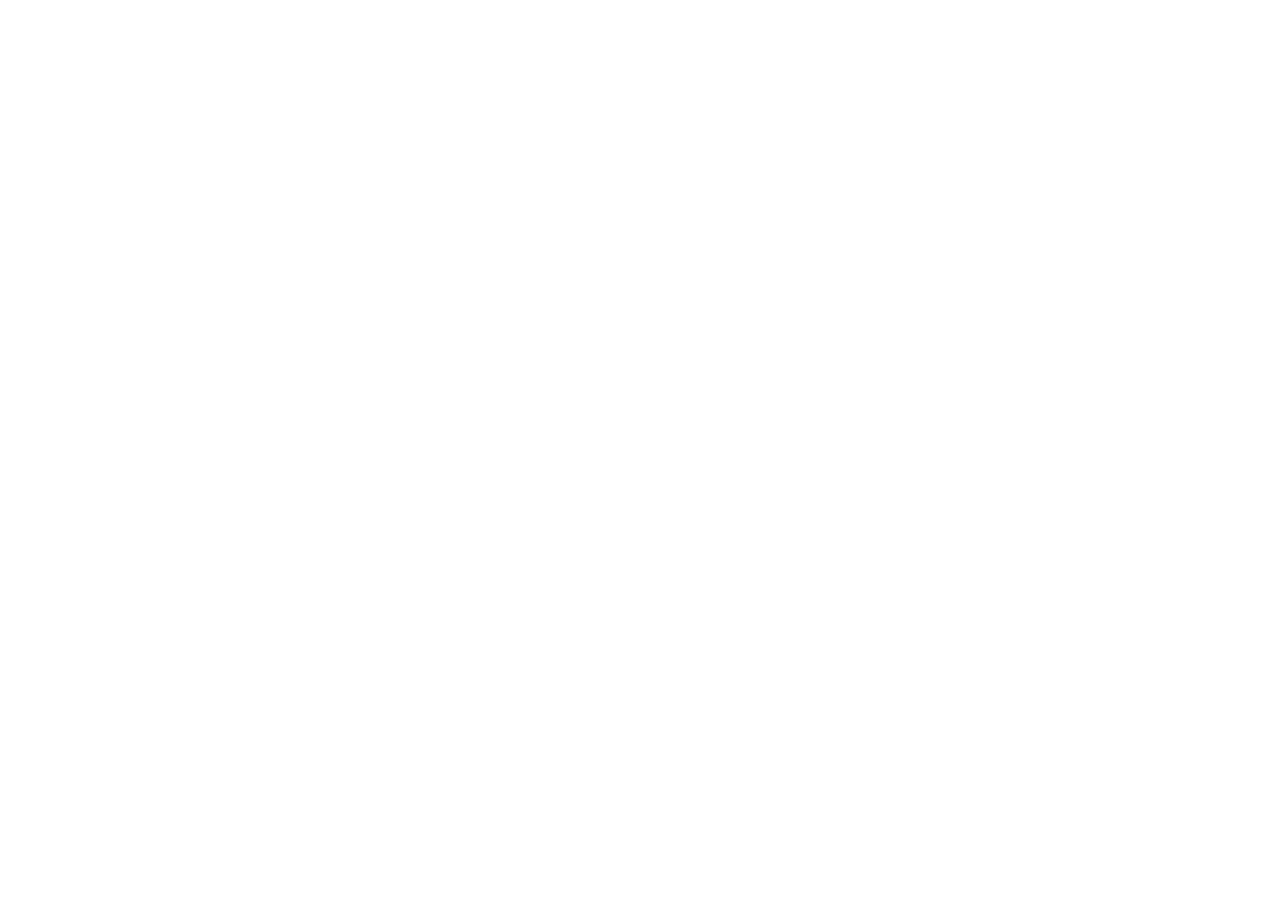
==== index.html @ e60b6445 "finalizando primeiro desafio de components" ====
<!DOCTYPE html>
<html lang="en">

<head>
  <meta charset="UTF-8">
  <meta name="viewport" content="width=device-width, initial-scale=1.0">
  <title>Portal de Noticías Galaticas</title>
  <link rel="stylesheet" href="styles/card.css">
  <script src="src/components/CardNews.js" defer></script>
  <script src="src/components/TituloDinamico.js" defer></script>
</head>

<body>
  <div class="app-root">
  <card-news 
    autor="Cássia"
    title="Darth Vader Contrata"
    link-url="www.google.com"
    photo="assets/img/StarWars (1).jpg"
    content="Darth Vader procura desenvolvedores que sabem trabalhar com componentes"
  >
  </card-news>
</body>

</html>
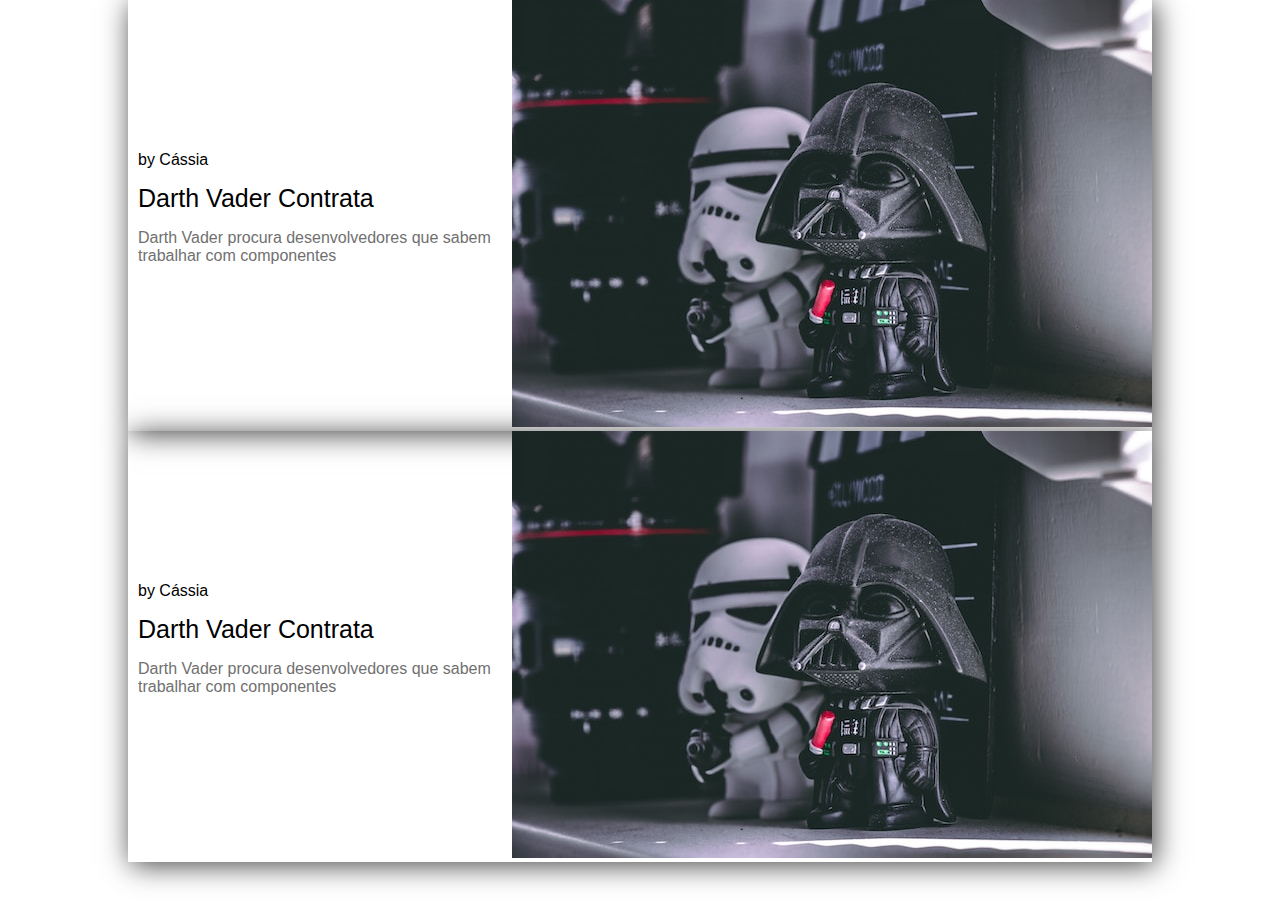
==== commit caf74232: "corrigindo erros no código" ====
--- a/index.html
+++ b/index.html
@@ -5,21 +5,22 @@
   <meta charset="UTF-8">
   <meta name="viewport" content="width=device-width, initial-scale=1.0">
   <title>Portal de Noticías Galaticas</title>
-  <link rel="stylesheet" href="styles/card.css">
-  <script src="src/components/CardNews.js" defer></script>
-  <script src="src/components/TituloDinamico.js" defer></script>
+  <link rel="stylesheet" href="./desafio-1/styles/card.css" type="text/css">
+  <script src="./desafio-1/src/components/CardNews.js" defer></script>
 </head>
 
 <body>
   <div class="app-root">
-  <card-news 
-    autor="Cássia"
-    title="Darth Vader Contrata"
-    link-url="www.google.com"
-    photo="assets/img/StarWars (1).jpg"
-    content="Darth Vader procura desenvolvedores que sabem trabalhar com componentes"
-  >
-  </card-news>
+    <card-news autor="Cássia" title="Darth Vader Contrata" link-url="www.google.com"
+      photo="desafio-1/assets/img/StarWars (1).jpg"
+      content="Darth Vader procura desenvolvedores que sabem trabalhar com componentes">
+    </card-news>
+
+    <card-news autor="Cássia" title="Darth Vader Contrata" link-url="www.google.com"
+      photo="desafio-1/assets/img/StarWars (1).jpg"
+      content="Darth Vader procura desenvolvedores que sabem trabalhar com componentes">
+    </card-news>
+  </div>
 </body>
 
 </html>--- a/desafio-1/styles/card.css
+++ b/desafio-1/styles/card.css
@@ -0,0 +1,9 @@
+* {
+  margin: 0;
+  padding: 0;
+  box-sizing: border-box;
+  font-family: 'Segoe UI', sans-serif;
+}
+
+
+
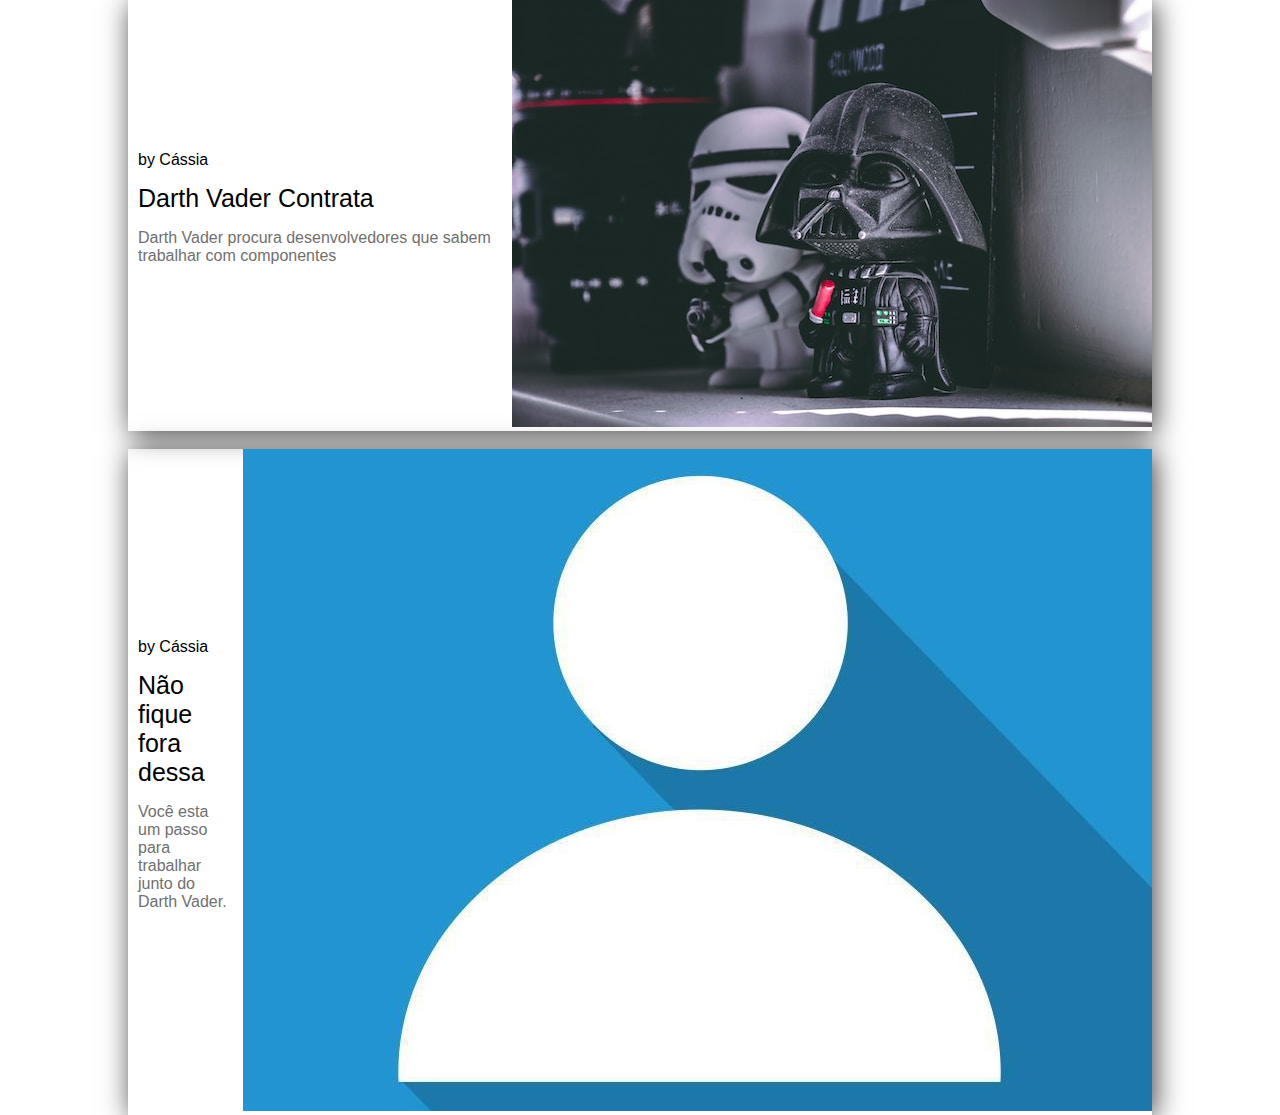
==== commit 102b4fb3: "alterando tamanho img" ====
--- a/index.html
+++ b/index.html
@@ -16,9 +16,9 @@
       content="Darth Vader procura desenvolvedores que sabem trabalhar com componentes">
     </card-news>
 
-    <card-news autor="Cássia" title="Darth Vader Contrata" link-url="www.google.com"
-      photo="desafio-1/assets/img/StarWars (1).jpg"
-      content="Darth Vader procura desenvolvedores que sabem trabalhar com componentes">
+    <card-news autor="Cássia" title="Não fique fora dessa" link-url="www.google.com"
+      photo=""
+      content="Você esta um passo para trabalhar junto do Darth Vader.">
     </card-news>
   </div>
 </body>
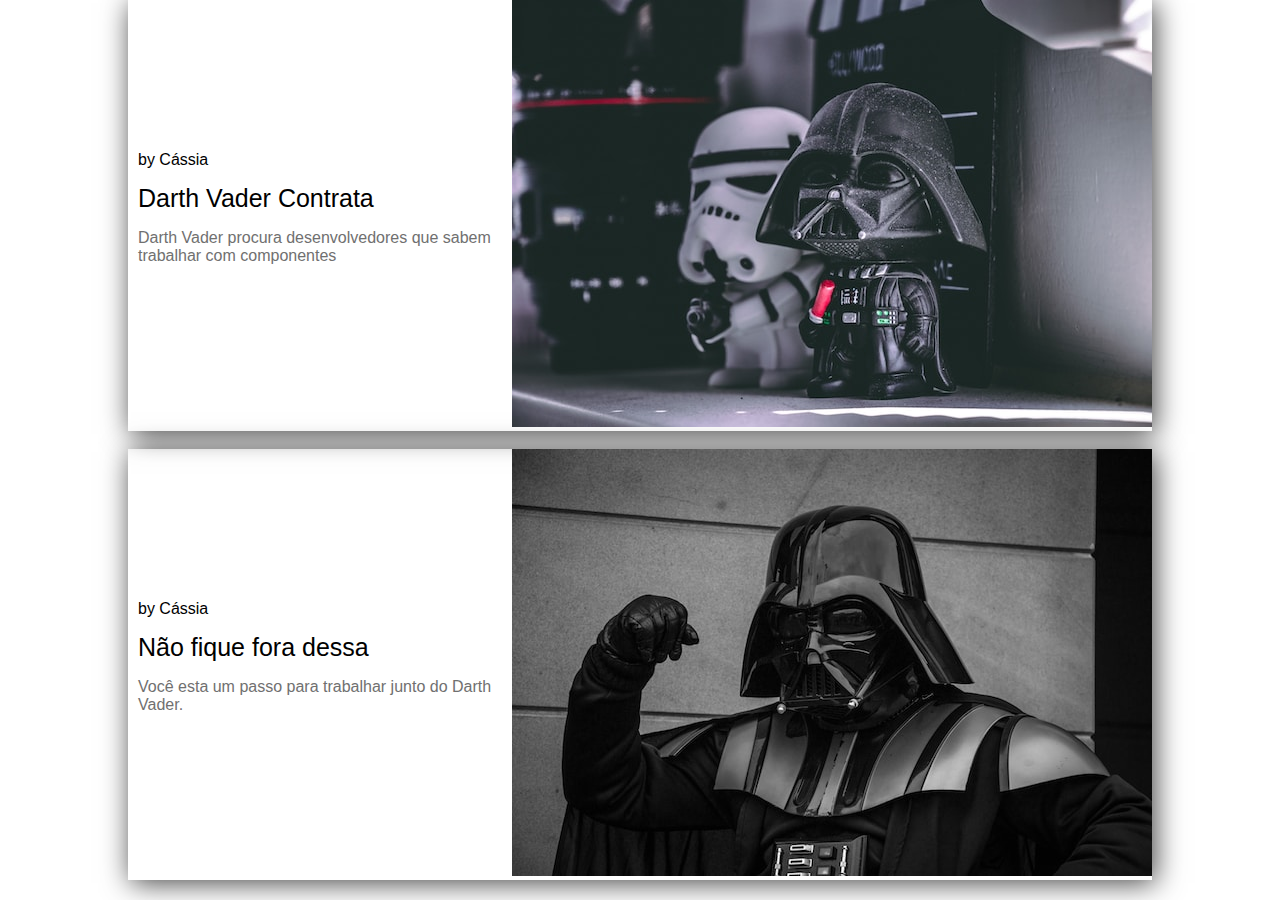
==== commit 2c08c02b: "alterando imagem do card" ====
--- a/index.html
+++ b/index.html
@@ -17,7 +17,7 @@
     </card-news>
 
     <card-news autor="Cássia" title="Não fique fora dessa" link-url="www.google.com"
-      photo=""
+      photo="desafio-1/assets/img/StarWars (2).jpg" 
       content="Você esta um passo para trabalhar junto do Darth Vader.">
     </card-news>
   </div>
